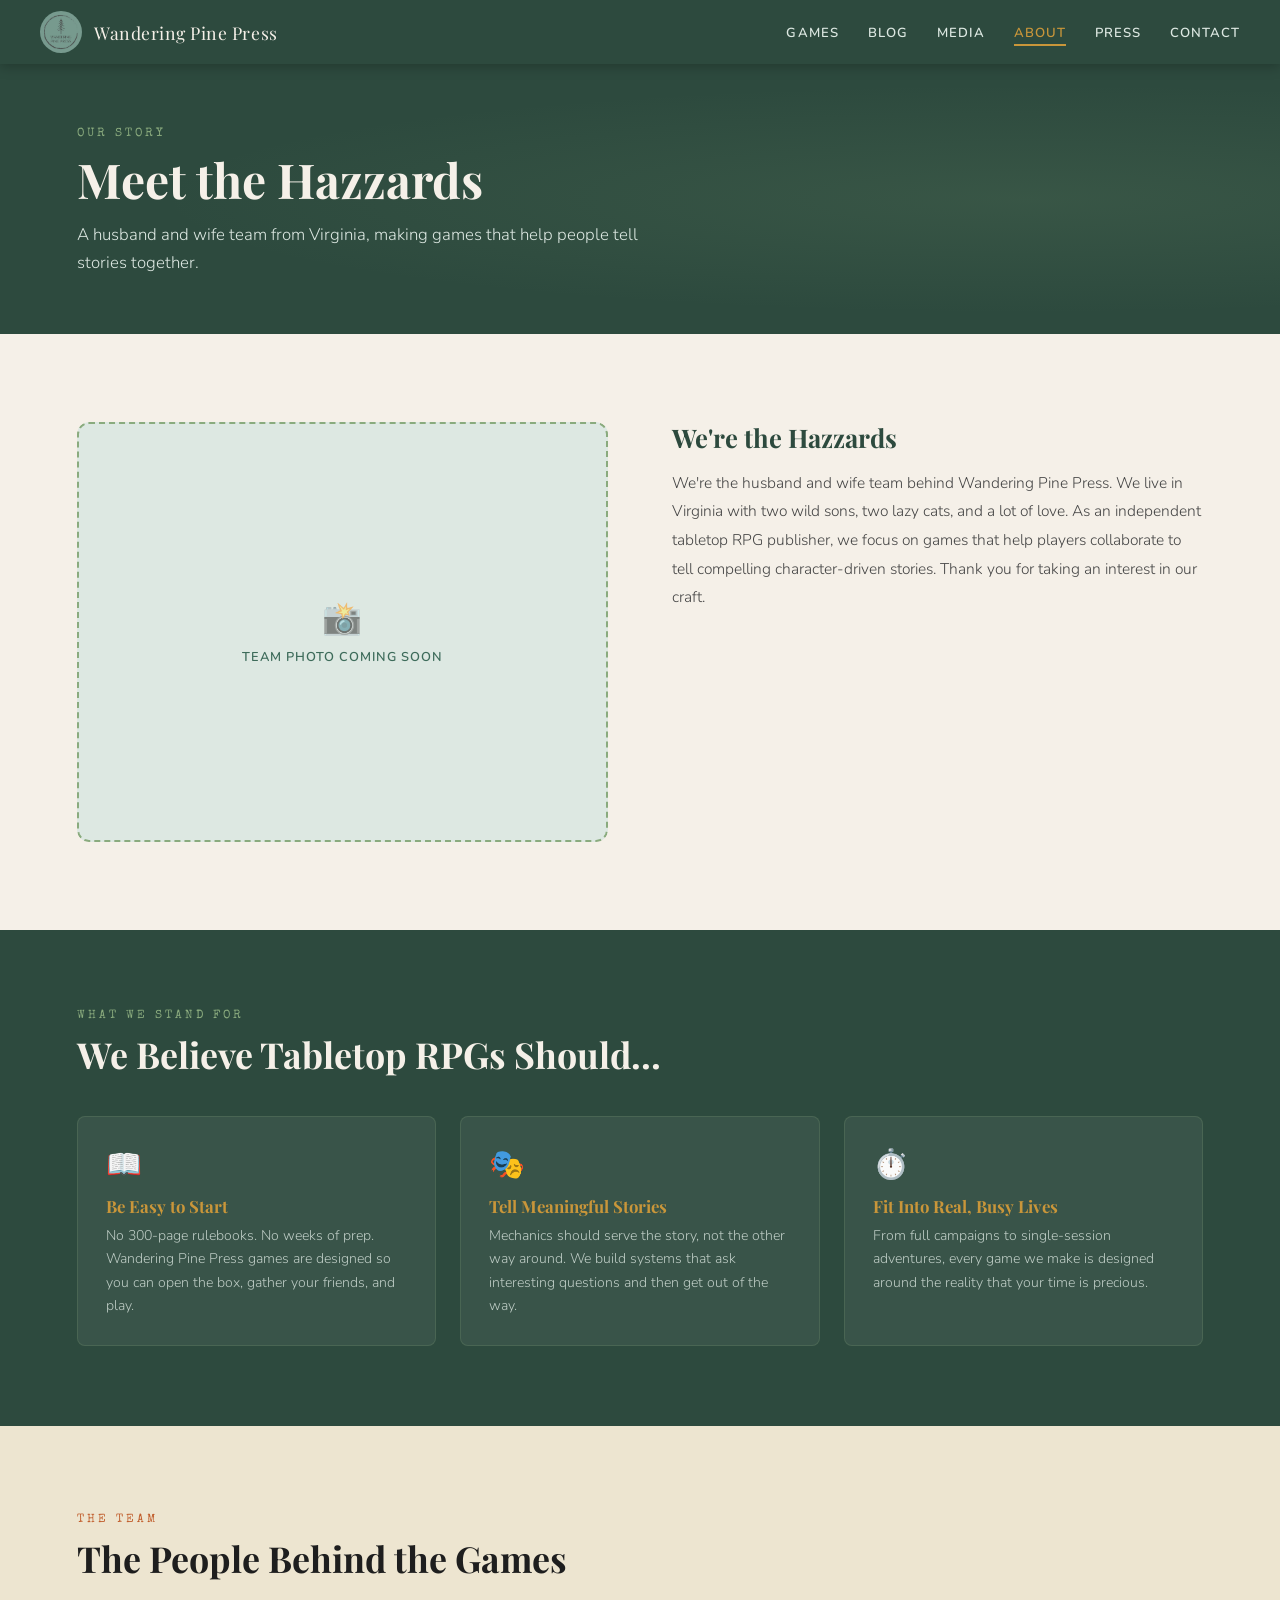
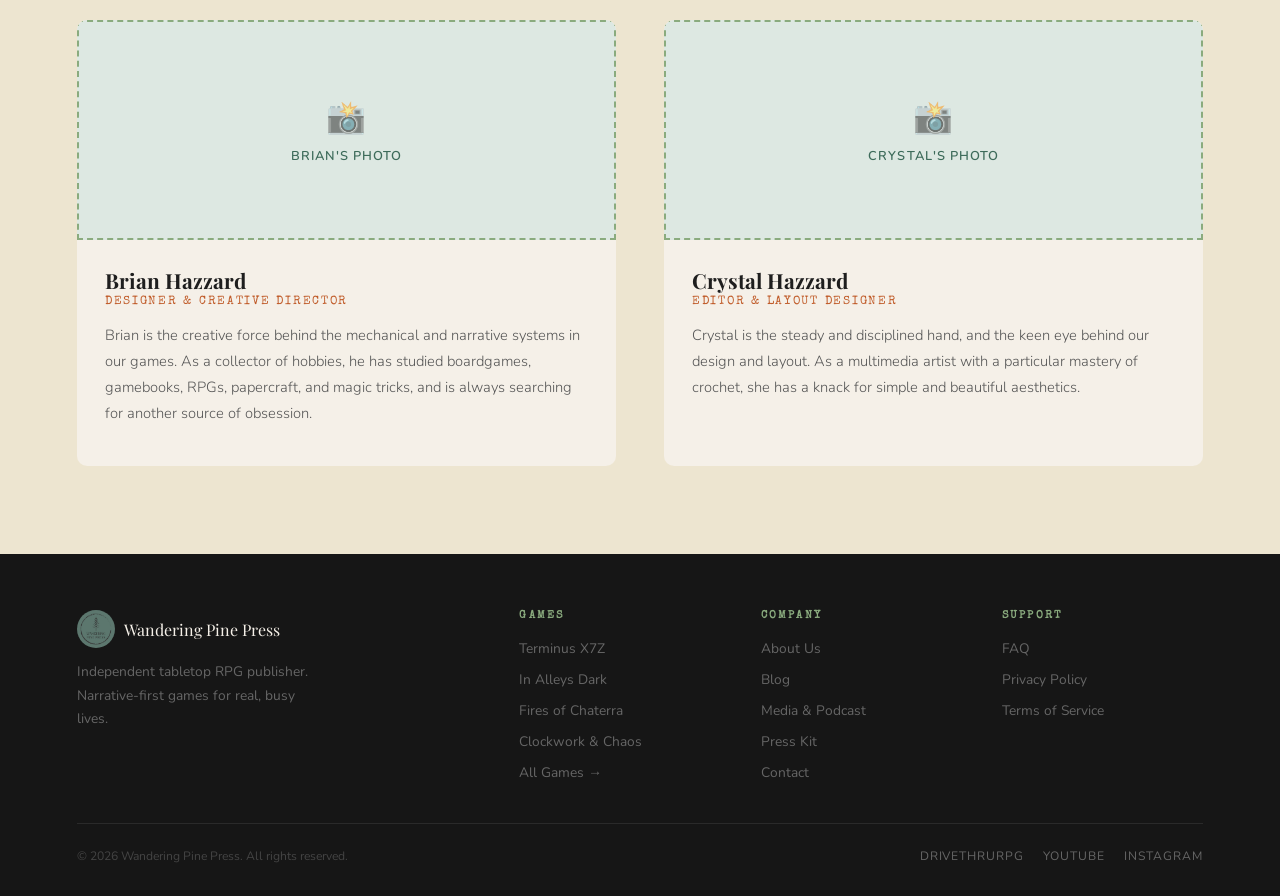
==== about.html @ 69055f02 "Add files via upload" ====
<!DOCTYPE html>
<html lang="en">
<head>
  <meta charset="UTF-8"/>
  <meta name="viewport" content="width=device-width, initial-scale=1.0"/>
  <meta name="description" content="Meet the Hazzards — the husband and wife team behind Wandering Pine Press."/>
  <title>About Us — Wandering Pine Press</title>
  <link href="https://fonts.googleapis.com/css2?family=Playfair+Display:ital,wght@0,400;0,700;1,400&family=Nunito:wght@300;400;600&family=Special+Elite&display=swap" rel="stylesheet"/>
  <link rel="stylesheet" href="css/style.css"/>
  <style>
    .about-layout { display: grid; grid-template-columns: 1fr 1fr; gap: 5vw; align-items: start; }
    .about-photo { border-radius: 12px; overflow: hidden; }
    .about-body h2 { font-family: 'Playfair Display', serif; font-size: 1.6rem; margin-bottom: 1rem; color: var(--pine); }
    .about-body p { font-size: 0.97rem; line-height: 1.85; color: #444; font-weight: 300; margin-bottom: 1.1rem; }
    .about-body p strong { color: var(--ink); font-weight: 700; }

    .beliefs { background: var(--pine); padding: 5rem 6vw; }
    .beliefs .section-label { color: var(--moss); }
    .beliefs .section-heading { color: var(--cream); margin-bottom: 2.5rem; }
    .beliefs-grid { display: grid; grid-template-columns: repeat(3,1fr); gap: 1.5rem; }
    .belief-card { background: rgba(255,255,255,0.06); border: 1px solid rgba(138,171,126,0.2); border-radius: 8px; padding: 1.75rem; }
    .belief-card .icon { font-size: 1.8rem; margin-bottom: 0.75rem; }
    .belief-card h4 { font-family: 'Playfair Display', serif; color: var(--gold); font-size: 1.05rem; margin-bottom: 0.5rem; }
    .belief-card p { font-size: 0.88rem; color: rgba(221,232,226,0.8); line-height: 1.65; font-weight: 300; }

    .team { background: var(--parchment); }
    .team-grid { display: grid; grid-template-columns: 1fr 1fr; gap: 3rem; margin-top: 2.5rem; }
    .team-card { background: var(--cream); border-radius: 10px; overflow: hidden; }
    .team-photo { width: 100%; height: 220px; }
    .team-body { padding: 1.75rem; }
    .team-name { font-family: 'Playfair Display', serif; font-size: 1.3rem; margin-bottom: 0.2rem; }
    .team-role { font-family: 'Special Elite', cursive; font-size: 0.72rem; letter-spacing: 0.15em; text-transform: uppercase; color: var(--rust); margin-bottom: 1rem; display: block; }
    .team-bio { font-size: 0.92rem; line-height: 1.75; color: #555; font-weight: 300; }

    @media (max-width: 900px) {
      .about-layout { grid-template-columns: 1fr; }
      .beliefs-grid { grid-template-columns: 1fr; }
      .team-grid { grid-template-columns: 1fr; }
    }
  </style>
</head>
<body>
<div id="site-nav"></div>

<div class="page-hero">
  <div class="page-hero-inner">
    <span class="section-label">Our Story</span>
    <h1>Meet the Hazzards</h1>
    <p>A husband and wife team from Virginia, making games that help people tell stories together.</p>
  </div>
</div>

<!-- MAIN ABOUT -->
<section>
  <div class="about-layout">
    <div class="about-photo">
      <div class="img-placeholder" style="height:420px;border-radius:12px;">
        <span class="ph-icon">📸</span>
        <span>Team Photo Coming Soon</span>
      </div>
    </div>
    <div class="about-body">
      <h2>We're the Hazzards</h2>
      <p>We're the husband and wife team behind Wandering Pine Press. We live in Virginia with two wild sons, two lazy cats, and a lot of love. As an independent tabletop RPG publisher, we focus on games that help players collaborate to tell compelling character-driven stories. Thank you for taking an interest in our craft.</p>
      <p><!-- ADD: More about how Wandering Pine Press got started. When did Brian start designing? When did you decide to publish? What was the moment you knew this was the thing? --></p>
      <p><!-- ADD: What does the company mean to you as a family? What do you hope players take away from your games? --></p>
    </div>
  </div>
</section>

<!-- BELIEFS -->
<section class="beliefs">
  <span class="section-label">What We Stand For</span>
  <h2 class="section-heading">We Believe Tabletop RPGs Should…</h2>
  <div class="beliefs-grid">
    <div class="belief-card">
      <div class="icon">📖</div>
      <h4>Be Easy to Start</h4>
      <p>No 300-page rulebooks. No weeks of prep. Wandering Pine Press games are designed so you can open the box, gather your friends, and play.</p>
    </div>
    <div class="belief-card">
      <div class="icon">🎭</div>
      <h4>Tell Meaningful Stories</h4>
      <p>Mechanics should serve the story, not the other way around. We build systems that ask interesting questions and then get out of the way.</p>
    </div>
    <div class="belief-card">
      <div class="icon">⏱️</div>
      <h4>Fit Into Real, Busy Lives</h4>
      <p>From full campaigns to single-session adventures, every game we make is designed around the reality that your time is precious.</p>
    </div>
  </div>
</section>

<!-- TEAM -->
<section class="team">
  <span class="section-label">The Team</span>
  <h2 class="section-heading">The People Behind the Games</h2>
  <div class="team-grid">
    <div class="team-card">
      <div class="team-photo img-placeholder" style="height:220px;border-radius:0;">
        <span class="ph-icon">📸</span>
        <span>Brian's Photo</span>
      </div>
      <div class="team-body">
        <h3 class="team-name">Brian Hazzard</h3>
        <span class="team-role">Designer & Creative Director</span>
        <p class="team-bio">Brian is the creative force behind the mechanical and narrative systems in our games. As a collector of hobbies, he has studied boardgames, gamebooks, RPGs, papercraft, and magic tricks, and is always searching for another source of obsession.</p>
        <p class="team-bio" style="margin-top:0.75rem;"><!-- ADD: More about Brian's design philosophy, what games or media inspired him, fun facts. --></p>
      </div>
    </div>
    <div class="team-card">
      <div class="team-photo img-placeholder" style="height:220px;border-radius:0;">
        <span class="ph-icon">📸</span>
        <span>Crystal's Photo</span>
      </div>
      <div class="team-body">
        <h3 class="team-name">Crystal Hazzard</h3>
        <span class="team-role">Editor & Layout Designer</span>
        <p class="team-bio">Crystal is the steady and disciplined hand, and the keen eye behind our design and layout. As a multimedia artist with a particular mastery of crochet, she has a knack for simple and beautiful aesthetics.</p>
        <p class="team-bio" style="margin-top:0.75rem;"><!-- ADD: More about Crystal's background, creative influences, fun facts. --></p>
      </div>
    </div>
  </div>
</section>

<div id="site-footer"></div>
<script src="js/main.js"></script>
<script src="js/components.js"></script>
</body>
</html>
---- css/style.css ----
/* ============================================================
   WANDERING PINE PRESS — Global Stylesheet
   ============================================================ */

/* --- Variables & Reset --- */
*, *::before, *::after { box-sizing: border-box; margin: 0; padding: 0; }

:root {
  --pine:        #2d4a3e;
  --pine-light:  #3d6b5a;
  --pine-dark:   #1e3229;
  --moss:        #8aab7e;
  --cream:       #f5f0e8;
  --parchment:   #ede5d0;
  --ink:         #1e1e1e;
  --rust:        #c05c2a;
  --gold:        #c9963a;
  --mist:        #dde8e2;
  --gray:        #666;
  --light-gray:  #aaa;
}

html { scroll-behavior: smooth; }

body {
  font-family: 'Nunito', sans-serif;
  background: var(--cream);
  color: var(--ink);
  overflow-x: hidden;
  padding-top: 64px;
}

img { max-width: 100%; display: block; }
a { color: inherit; }

/* --- Typography --- */
h1, h2, h3, h4 { font-family: 'Playfair Display', serif; line-height: 1.2; }

.section-label {
  font-family: 'Special Elite', cursive;
  font-size: 0.75rem;
  letter-spacing: 0.25em;
  text-transform: uppercase;
  color: var(--rust);
  margin-bottom: 0.7rem;
  display: block;
}
.section-heading {
  font-size: clamp(1.7rem, 2.8vw, 2.4rem);
  margin-bottom: 0.9rem;
}
.section-sub {
  font-weight: 300;
  font-size: 1rem;
  line-height: 1.75;
  color: var(--gray);
  max-width: 580px;
}

section { padding: 5.5rem 6vw; }

/* --- Buttons --- */
.btn-primary {
  background: var(--rust);
  color: #fff;
  padding: 0.85rem 2rem;
  border-radius: 4px;
  text-decoration: none;
  font-family: 'Nunito', sans-serif;
  font-weight: 600;
  font-size: 0.92rem;
  letter-spacing: 0.04em;
  border: none;
  cursor: pointer;
  transition: background 0.2s, transform 0.15s;
  display: inline-block;
}
.btn-primary:hover { background: #a84d22; transform: translateY(-2px); }

.btn-outline {
  border: 2px solid var(--moss);
  color: var(--moss);
  padding: 0.83rem 2rem;
  border-radius: 4px;
  text-decoration: none;
  font-weight: 600;
  font-size: 0.92rem;
  letter-spacing: 0.04em;
  transition: all 0.2s;
  display: inline-block;
  background: transparent;
  cursor: pointer;
  font-family: 'Nunito', sans-serif;
}
.btn-outline:hover { background: var(--moss); color: var(--pine); transform: translateY(-2px); }

.btn-pine {
  background: var(--pine);
  color: var(--cream);
  padding: 0.85rem 2rem;
  border-radius: 4px;
  text-decoration: none;
  font-weight: 600;
  font-size: 0.92rem;
  letter-spacing: 0.04em;
  border: none;
  cursor: pointer;
  transition: background 0.2s, transform 0.15s;
  display: inline-block;
  font-family: 'Nunito', sans-serif;
}
.btn-pine:hover { background: var(--pine-dark); transform: translateY(-2px); }

/* --- Navigation --- */
nav {
  position: fixed; top: 0; left: 0; right: 0; z-index: 200;
  background: var(--pine);
  display: flex; align-items: center; justify-content: space-between;
  padding: 0 2.5rem; height: 64px;
  box-shadow: 0 2px 12px rgba(0,0,0,0.25);
}
.nav-logo {
  display: flex; align-items: center; gap: 0.75rem;
  text-decoration: none;
}
.nav-logo img {
  height: 42px; width: 42px;
  border-radius: 50%;
  object-fit: contain;
  filter: brightness(1.1);
}
.nav-logo span {
  font-family: 'Playfair Display', serif;
  color: var(--cream);
  font-size: 1.1rem;
  letter-spacing: 0.03em;
}
.nav-links { display: flex; gap: 1.8rem; list-style: none; }
.nav-links a {
  color: var(--mist);
  text-decoration: none;
  font-size: 0.82rem;
  font-weight: 600;
  letter-spacing: 0.08em;
  text-transform: uppercase;
  transition: color 0.2s;
  padding-bottom: 2px;
  border-bottom: 2px solid transparent;
}
.nav-links a:hover,
.nav-links a.active { color: var(--gold); border-bottom-color: var(--gold); }

/* Hamburger */
.nav-toggle {
  display: none;
  flex-direction: column;
  gap: 5px;
  cursor: pointer;
  background: none;
  border: none;
  padding: 4px;
}
.nav-toggle span {
  display: block; width: 24px; height: 2px;
  background: var(--cream);
  transition: all 0.3s;
}
.nav-toggle.open span:nth-child(1) { transform: rotate(45deg) translate(5px, 5px); }
.nav-toggle.open span:nth-child(2) { opacity: 0; }
.nav-toggle.open span:nth-child(3) { transform: rotate(-45deg) translate(5px, -5px); }

/* Mobile nav */
@media (max-width: 768px) {
  .nav-toggle { display: flex; }
  .nav-links {
    display: none;
    position: absolute; top: 64px; left: 0; right: 0;
    background: var(--pine-dark);
    flex-direction: column; gap: 0;
    padding: 1rem 0;
    box-shadow: 0 8px 24px rgba(0,0,0,0.3);
  }
  .nav-links.open { display: flex; }
  .nav-links li a {
    display: block;
    padding: 0.85rem 2rem;
    font-size: 0.9rem;
    border-bottom: 1px solid rgba(255,255,255,0.05);
  }
  .nav-logo span { font-size: 0.95rem; }
}

/* --- Image Placeholder --- */
.img-placeholder {
  background: var(--mist);
  border: 2px dashed var(--moss);
  border-radius: 8px;
  display: flex;
  flex-direction: column;
  align-items: center;
  justify-content: center;
  color: var(--pine-light);
  font-size: 0.8rem;
  font-weight: 600;
  letter-spacing: 0.08em;
  text-transform: uppercase;
  gap: 0.5rem;
}
.img-placeholder .ph-icon { font-size: 2rem; opacity: 0.5; }

/* --- Tags / Badges --- */
.game-badge {
  display: inline-block;
  font-size: 0.65rem; font-weight: 700;
  letter-spacing: 0.12em; text-transform: uppercase;
  padding: 0.22rem 0.65rem; border-radius: 20px;
  margin-bottom: 0.85rem;
}
.badge-campaign { background: rgba(192,92,42,0.1); color: var(--rust); }
.badge-oneshot  { background: rgba(201,150,58,0.13); color: #7a5a1a; }

.tag {
  font-size: 0.65rem; font-weight: 700;
  letter-spacing: 0.08em; text-transform: uppercase;
  padding: 0.18rem 0.55rem; border-radius: 3px;
  background: var(--mist); color: var(--pine);
}

/* --- Footer --- */
footer {
  background: #161616;
  color: var(--mist);
  padding: 3.5rem 6vw 2rem;
}
.footer-grid {
  display: grid;
  grid-template-columns: 2fr 1fr 1fr 1fr;
  gap: 2.5rem;
  margin-bottom: 2.5rem;
}
.footer-logo {
  display: flex; align-items: center; gap: 0.6rem;
  text-decoration: none; margin-bottom: 0.75rem;
}
.footer-logo img { height: 38px; width: 38px; border-radius: 50%; object-fit: contain; filter: brightness(0.85); }
.footer-logo span { font-family: 'Playfair Display', serif; color: var(--cream); font-size: 1rem; }
.footer-brand p { font-size: 0.86rem; line-height: 1.7; color: #666; max-width: 240px; }
.footer-col h5 {
  font-family: 'Special Elite', cursive;
  font-size: 0.68rem; letter-spacing: 0.2em; text-transform: uppercase;
  color: var(--moss); margin-bottom: 1rem;
}
.footer-col ul { list-style: none; display: flex; flex-direction: column; gap: 0.55rem; }
.footer-col a { color: #666; text-decoration: none; font-size: 0.86rem; transition: color 0.2s; }
.footer-col a:hover { color: var(--cream); }
.footer-bottom {
  border-top: 1px solid #2a2a2a;
  padding-top: 1.5rem;
  display: flex; justify-content: space-between; align-items: center;
  flex-wrap: wrap; gap: 0.5rem;
}
.footer-bottom p { font-size: 0.76rem; color: #444; }
.social-links { display: flex; gap: 1.2rem; }
.social-links a {
  color: #666; text-decoration: none;
  font-size: 0.76rem; letter-spacing: 0.08em; text-transform: uppercase;
  transition: color 0.2s;
}
.social-links a:hover { color: var(--moss); }

@media (max-width: 900px) {
  .footer-grid { grid-template-columns: 1fr 1fr; }
}
@media (max-width: 560px) {
  .footer-grid { grid-template-columns: 1fr; }
  section { padding: 4rem 1.4rem; }
}

/* --- Page Hero (inner pages) --- */
.page-hero {
  background: var(--pine);
  padding: 4rem 6vw 3.5rem;
  position: relative;
  overflow: hidden;
}
.page-hero::before {
  content: '';
  position: absolute; inset: 0;
  background: radial-gradient(ellipse at 80% 50%, rgba(138,171,126,0.12) 0%, transparent 60%);
  pointer-events: none;
}
.page-hero-inner { position: relative; z-index: 1; }
.page-hero .section-label { color: var(--moss); }
.page-hero h1 { color: var(--cream); font-size: clamp(2rem, 4vw, 3rem); margin-bottom: 0.75rem; }
.page-hero p { color: var(--mist); font-weight: 300; font-size: 1.05rem; line-height: 1.7; max-width: 600px; }

/* --- Breadcrumb --- */
.breadcrumb {
  font-size: 0.78rem; color: var(--light-gray);
  margin-bottom: 1.5rem;
  display: flex; gap: 0.4rem; align-items: center;
}
.breadcrumb a { color: var(--moss); text-decoration: none; }
.breadcrumb a:hover { color: var(--cream); }

/* --- Animations --- */
@keyframes fadeUp {
  from { opacity: 0; transform: translateY(22px); }
  to   { opacity: 1; transform: translateY(0); }
}
.fade-up { opacity: 0; animation: fadeUp 0.7s forwards; }
.delay-1 { animation-delay: 0.2s; }
.delay-2 { animation-delay: 0.4s; }
.delay-3 { animation-delay: 0.6s; }
.delay-4 { animation-delay: 0.8s; }
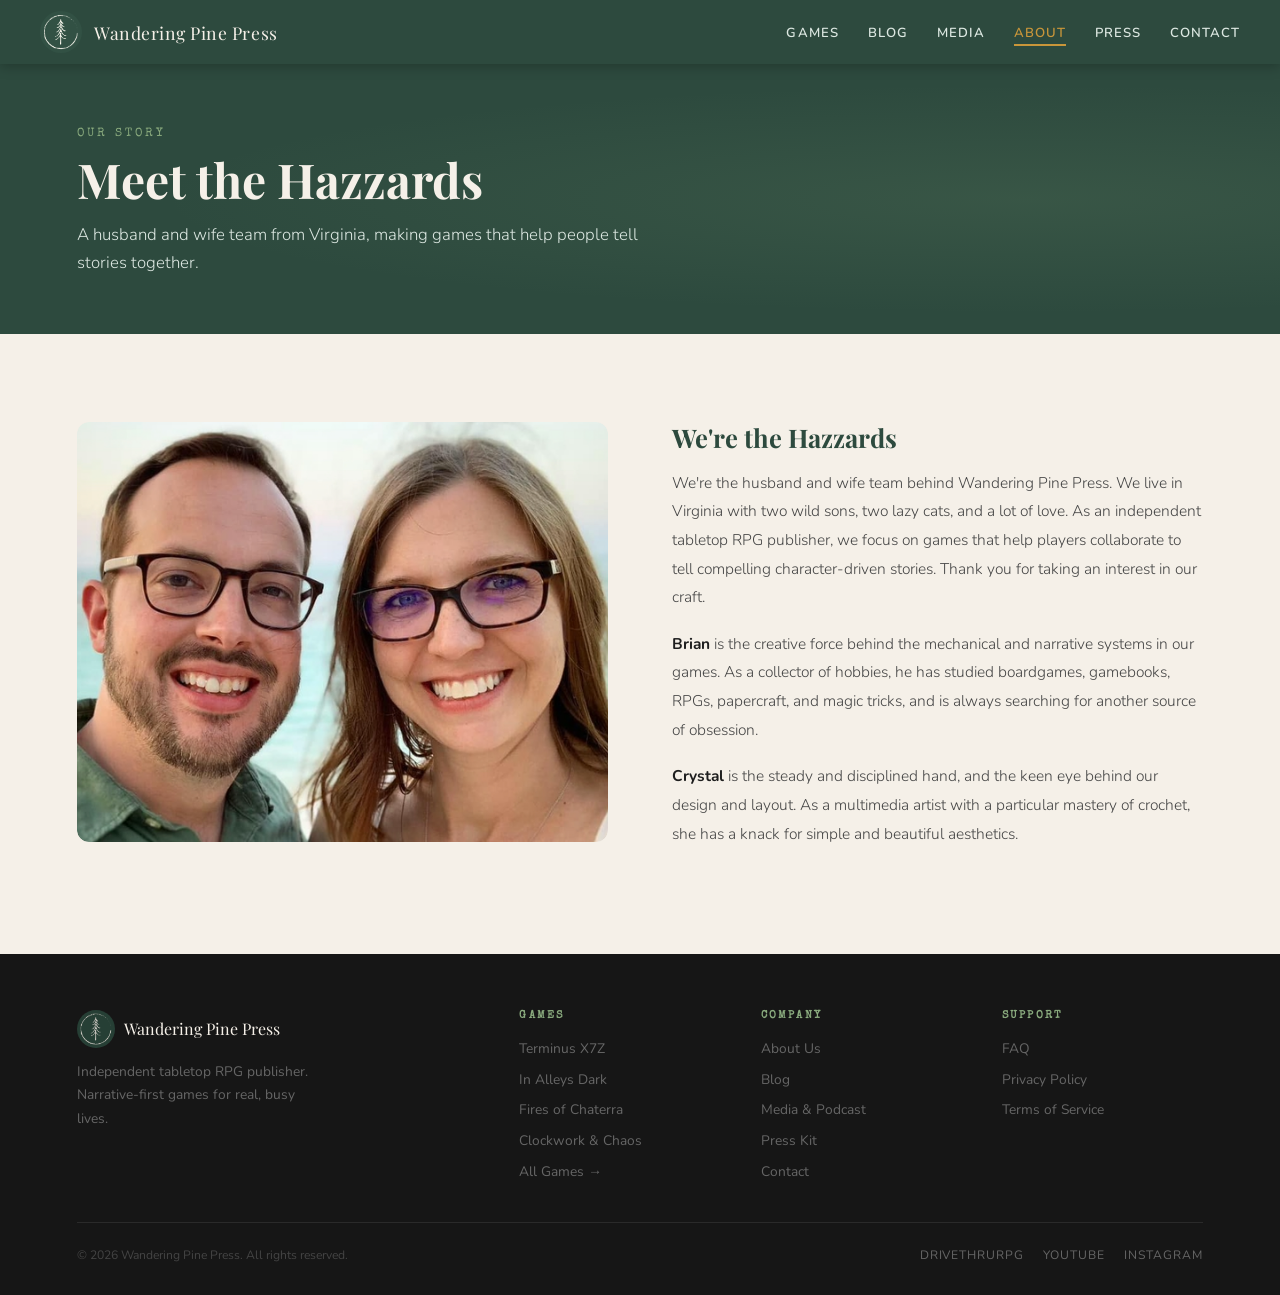
==== commit a64bc4bb: "Update about.html" ====
--- a/about.html
+++ b/about.html
@@ -14,28 +14,8 @@
     .about-body p { font-size: 0.97rem; line-height: 1.85; color: #444; font-weight: 300; margin-bottom: 1.1rem; }
     .about-body p strong { color: var(--ink); font-weight: 700; }
 
-    .beliefs { background: var(--pine); padding: 5rem 6vw; }
-    .beliefs .section-label { color: var(--moss); }
-    .beliefs .section-heading { color: var(--cream); margin-bottom: 2.5rem; }
-    .beliefs-grid { display: grid; grid-template-columns: repeat(3,1fr); gap: 1.5rem; }
-    .belief-card { background: rgba(255,255,255,0.06); border: 1px solid rgba(138,171,126,0.2); border-radius: 8px; padding: 1.75rem; }
-    .belief-card .icon { font-size: 1.8rem; margin-bottom: 0.75rem; }
-    .belief-card h4 { font-family: 'Playfair Display', serif; color: var(--gold); font-size: 1.05rem; margin-bottom: 0.5rem; }
-    .belief-card p { font-size: 0.88rem; color: rgba(221,232,226,0.8); line-height: 1.65; font-weight: 300; }
-
-    .team { background: var(--parchment); }
-    .team-grid { display: grid; grid-template-columns: 1fr 1fr; gap: 3rem; margin-top: 2.5rem; }
-    .team-card { background: var(--cream); border-radius: 10px; overflow: hidden; }
-    .team-photo { width: 100%; height: 220px; }
-    .team-body { padding: 1.75rem; }
-    .team-name { font-family: 'Playfair Display', serif; font-size: 1.3rem; margin-bottom: 0.2rem; }
-    .team-role { font-family: 'Special Elite', cursive; font-size: 0.72rem; letter-spacing: 0.15em; text-transform: uppercase; color: var(--rust); margin-bottom: 1rem; display: block; }
-    .team-bio { font-size: 0.92rem; line-height: 1.75; color: #555; font-weight: 300; }
-
     @media (max-width: 900px) {
       .about-layout { grid-template-columns: 1fr; }
-      .beliefs-grid { grid-template-columns: 1fr; }
-      .team-grid { grid-template-columns: 1fr; }
     }
   </style>
 </head>
@@ -54,71 +34,14 @@
 <section>
   <div class="about-layout">
     <div class="about-photo">
-      <div class="img-placeholder" style="height:420px;border-radius:12px;">
-        <span class="ph-icon">📸</span>
-        <span>Team Photo Coming Soon</span>
-      </div>
+      <img src="images/brianandcrystal.jpg" alt="Brian and Crystal Hazzard" style="width:100%; height:420px; object-fit:cover; border-radius:12px; display:block;" />
     </div>
     <div class="about-body">
       <h2>We're the Hazzards</h2>
       <p>We're the husband and wife team behind Wandering Pine Press. We live in Virginia with two wild sons, two lazy cats, and a lot of love. As an independent tabletop RPG publisher, we focus on games that help players collaborate to tell compelling character-driven stories. Thank you for taking an interest in our craft.</p>
-      <p><!-- ADD: More about how Wandering Pine Press got started. When did Brian start designing? When did you decide to publish? What was the moment you knew this was the thing? --></p>
-      <p><!-- ADD: What does the company mean to you as a family? What do you hope players take away from your games? --></p>
-    </div>
-  </div>
-</section>
-
-<!-- BELIEFS -->
-<section class="beliefs">
-  <span class="section-label">What We Stand For</span>
-  <h2 class="section-heading">We Believe Tabletop RPGs Should…</h2>
-  <div class="beliefs-grid">
-    <div class="belief-card">
-      <div class="icon">📖</div>
-      <h4>Be Easy to Start</h4>
-      <p>No 300-page rulebooks. No weeks of prep. Wandering Pine Press games are designed so you can open the box, gather your friends, and play.</p>
-    </div>
-    <div class="belief-card">
-      <div class="icon">🎭</div>
-      <h4>Tell Meaningful Stories</h4>
-      <p>Mechanics should serve the story, not the other way around. We build systems that ask interesting questions and then get out of the way.</p>
-    </div>
-    <div class="belief-card">
-      <div class="icon">⏱️</div>
-      <h4>Fit Into Real, Busy Lives</h4>
-      <p>From full campaigns to single-session adventures, every game we make is designed around the reality that your time is precious.</p>
-    </div>
-  </div>
-</section>
-
-<!-- TEAM -->
-<section class="team">
-  <span class="section-label">The Team</span>
-  <h2 class="section-heading">The People Behind the Games</h2>
-  <div class="team-grid">
-    <div class="team-card">
-      <div class="team-photo img-placeholder" style="height:220px;border-radius:0;">
-        <span class="ph-icon">📸</span>
-        <span>Brian's Photo</span>
-      </div>
-      <div class="team-body">
-        <h3 class="team-name">Brian Hazzard</h3>
-        <span class="team-role">Designer & Creative Director</span>
-        <p class="team-bio">Brian is the creative force behind the mechanical and narrative systems in our games. As a collector of hobbies, he has studied boardgames, gamebooks, RPGs, papercraft, and magic tricks, and is always searching for another source of obsession.</p>
-        <p class="team-bio" style="margin-top:0.75rem;"><!-- ADD: More about Brian's design philosophy, what games or media inspired him, fun facts. --></p>
-      </div>
-    </div>
-    <div class="team-card">
-      <div class="team-photo img-placeholder" style="height:220px;border-radius:0;">
-        <span class="ph-icon">📸</span>
-        <span>Crystal's Photo</span>
-      </div>
-      <div class="team-body">
-        <h3 class="team-name">Crystal Hazzard</h3>
-        <span class="team-role">Editor & Layout Designer</span>
-        <p class="team-bio">Crystal is the steady and disciplined hand, and the keen eye behind our design and layout. As a multimedia artist with a particular mastery of crochet, she has a knack for simple and beautiful aesthetics.</p>
-        <p class="team-bio" style="margin-top:0.75rem;"><!-- ADD: More about Crystal's background, creative influences, fun facts. --></p>
-      </div>
+      <p><strong>Brian</strong> is the creative force behind the mechanical and narrative systems in our games. As a collector of hobbies, he has studied boardgames, gamebooks, RPGs, papercraft, and magic tricks, and is always searching for another source of obsession.</p>
+      <p><strong>Crystal</strong> is the steady and disciplined hand, and the keen eye behind our design and layout. As a multimedia artist with a particular mastery of crochet, she has a knack for simple and beautiful aesthetics.</p>
+      <p><!-- ADD: More about how Wandering Pine Press got started and what the company means to you as a family. --></p>
     </div>
   </div>
 </section>
